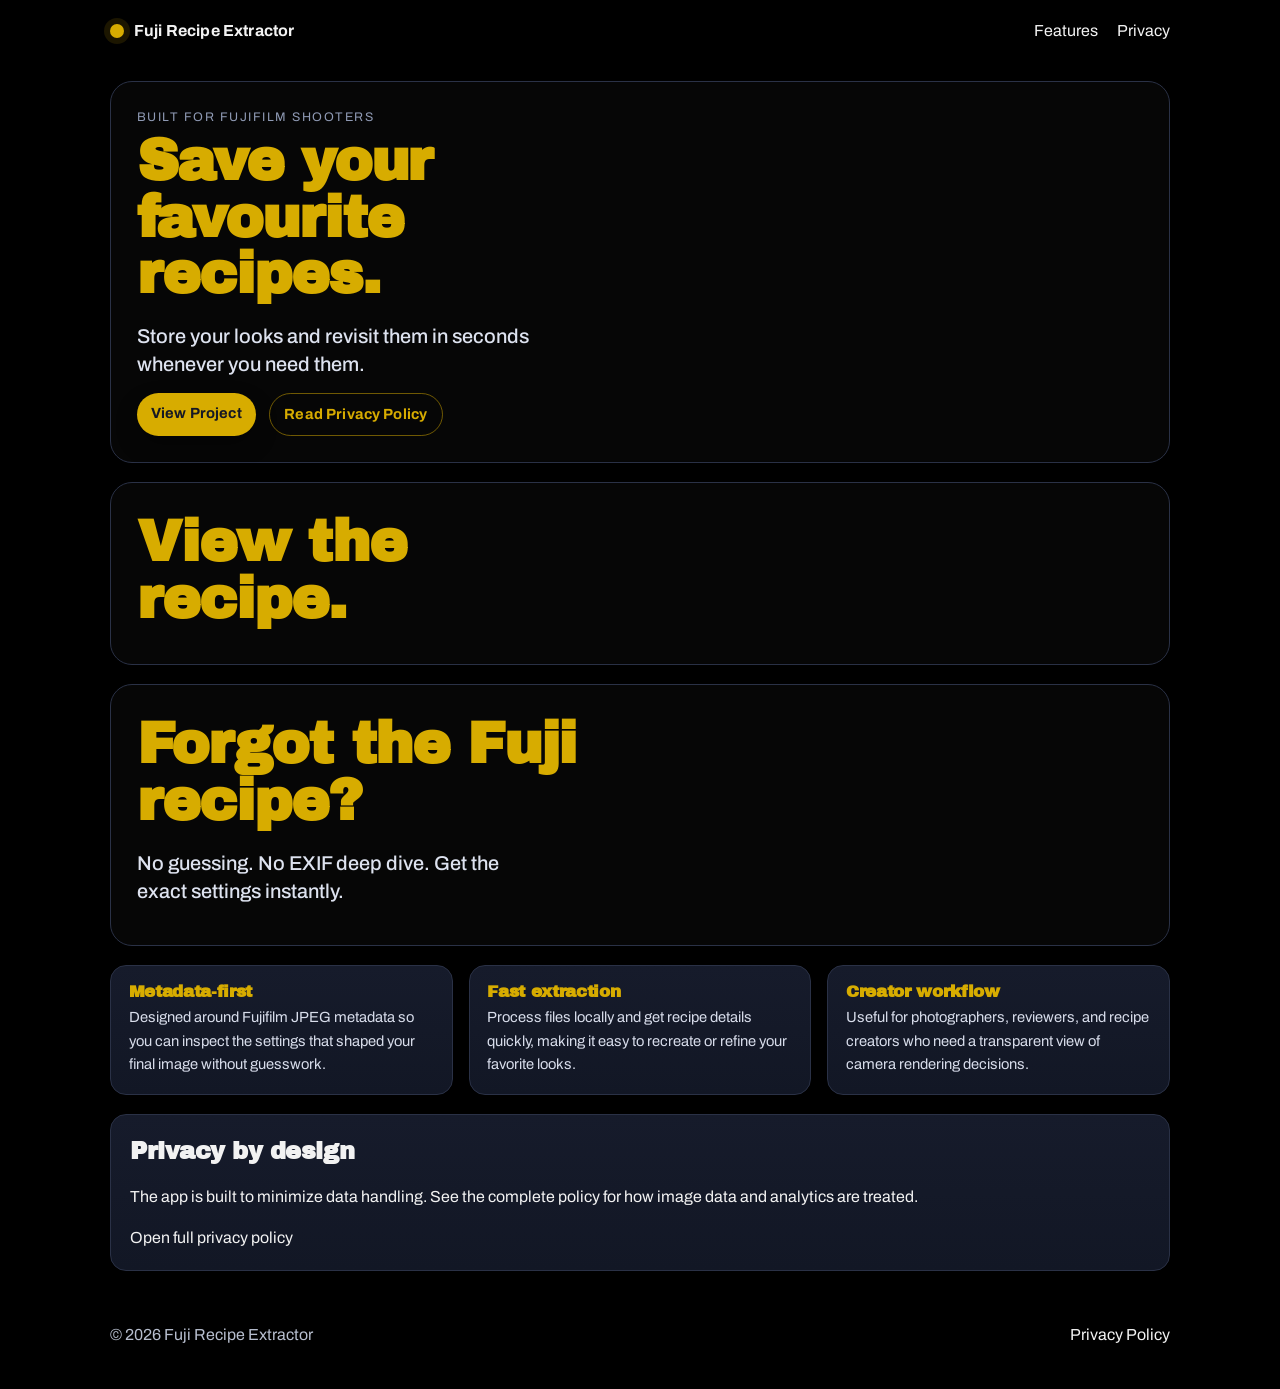
==== index.html @ 5ea7df6e "Website." ====
<!doctype html>
<html lang="en">
  <head>
    <meta charset="UTF-8" />
    <meta name="viewport" content="width=device-width, initial-scale=1.0" />
    <title>Fuji Recipe Extractor</title>
    <meta
      name="description"
      content="Fuji Recipe Extractor reads Fujifilm JPEG metadata and reveals your in-camera recipe settings in seconds."
    />
    <meta property="og:title" content="Fuji Recipe Extractor" />
    <meta
      property="og:description"
      content="Read Fujifilm JPEG metadata and recover your film simulation recipe settings."
    />
    <meta property="og:type" content="website" />
    <meta name="theme-color" content="#000000" />
    <link rel="stylesheet" href="styles.css" />
  </head>
  <body>
    <header class="site-header">
      <div class="brand">
        <span class="brand-dot" aria-hidden="true"></span>
        <span class="brand-name">Fuji Recipe Extractor</span>
      </div>
      <nav class="site-nav">
        <a href="#features">Features</a>
        <a href="privacy-policy.html">Privacy</a>
      </nav>
    </header>

    <main>
      <section class="hero hero-first">
        <p class="eyebrow">Built for Fujifilm shooters</p>
        <h1 class="hero-title">Save your favourite recipes.</h1>
        <p class="hero-copy">Store your looks and revisit them in seconds whenever you need them.</p>
        <div class="hero-actions">
          <a class="btn btn-primary" href="https://github.com" rel="noopener noreferrer">View Project</a>
          <a class="btn btn-secondary" href="privacy-policy.html">Read Privacy Policy</a>
        </div>
      </section>

      <section class="hero hero-second">
        <h2 class="hero-title">View the recipe.</h2>
      </section>

      <section class="hero hero-third">
        <h2 class="hero-title">Forgot the Fuji recipe?</h2>
        <p class="hero-copy">No guessing. No EXIF deep dive. Get the exact settings instantly.</p>
      </section>

      <section id="features" class="feature-grid" aria-label="App features">
        <article class="feature-card">
          <h2>Metadata-first</h2>
          <p>
            Designed around Fujifilm JPEG metadata so you can inspect the settings that shaped your final image without
            guesswork.
          </p>
        </article>
        <article class="feature-card">
          <h2>Fast extraction</h2>
          <p>
            Process files locally and get recipe details quickly, making it easy to recreate or refine your favorite
            looks.
          </p>
        </article>
        <article class="feature-card">
          <h2>Creator workflow</h2>
          <p>
            Useful for photographers, reviewers, and recipe creators who need a transparent view of camera rendering
            decisions.
          </p>
        </article>
      </section>

      <section class="legal-callout">
        <h2>Privacy by design</h2>
        <p>
          The app is built to minimize data handling. See the complete policy for how image data and analytics are
          treated.
        </p>
        <a class="text-link" href="privacy-policy.html">Open full privacy policy</a>
      </section>
    </main>

    <footer class="site-footer">
      <p>© 2026 Fuji Recipe Extractor</p>
      <a href="privacy-policy.html">Privacy Policy</a>
    </footer>
  </body>
</html>
---- styles.css ----
@import url("https://fonts.googleapis.com/css2?family=Archivo:wght@400;500;700&family=Archivo+Black&display=swap");

:root {
  --bg: #000000;
  --bg-soft: #060606;
  --surface: #0b0b0b;
  --ink: #f2f2f2;
  --muted: #b7bece;
  --accent: #d7ac00;
  --line: #2a3146;
  --shadow: 0 24px 40px rgba(0, 0, 0, 0.45);
}

* {
  box-sizing: border-box;
}

html,
body {
  margin: 0;
  padding: 0;
}

body {
  background: var(--bg);
  color: var(--ink);
  font-family: "Archivo", "Avenir Next", "Segoe UI", sans-serif;
  min-height: 100vh;
  line-height: 1.6;
  overflow-x: hidden;
}

.site-header,
main,
.site-footer {
  width: min(1060px, 92vw);
  margin: 0 auto;
}

.site-header {
  display: flex;
  align-items: center;
  justify-content: space-between;
  padding: 1.1rem 0;
}

.brand {
  display: flex;
  align-items: center;
  gap: 0.6rem;
  font-weight: 700;
  color: var(--ink);
}

.brand-dot {
  width: 0.9rem;
  height: 0.9rem;
  border-radius: 999px;
  background: var(--accent);
  box-shadow: 0 0 0 6px rgba(215, 172, 0, 0.13);
}

.brand-name {
  letter-spacing: 0.01em;
}

.site-nav {
  display: flex;
  gap: 1.2rem;
}

.site-nav a,
.site-footer a,
.text-link {
  color: var(--ink);
  text-decoration: none;
  border-bottom: 1px solid transparent;
  transition: border-color 0.2s ease, color 0.2s ease;
}

.site-nav a:hover,
.site-footer a:hover,
.text-link:hover {
  border-color: var(--accent);
  color: var(--accent);
}

.hero {
  margin-top: 1.2rem;
  padding: clamp(1rem, 3vw, 1.6rem);
  background: var(--bg-soft);
  border: 1px solid var(--line);
  border-radius: 22px;
  box-shadow: var(--shadow);
  animation: rise 500ms ease-out;
}

.eyebrow {
  text-transform: uppercase;
  letter-spacing: 0.12em;
  color: #8f9ab4;
  font-size: 0.78rem;
  margin: 0;
}

h1,
h2 {
  font-family: "Archivo Black", "Archivo", "Avenir Next", sans-serif;
  line-height: 0.98;
  letter-spacing: -0.02em;
  margin-top: 0.35rem;
}

h1 {
  font-size: clamp(2rem, 6vw, 4.2rem);
  max-width: 11ch;
  margin-bottom: 1rem;
}

.hero-title {
  color: var(--accent);
  font-size: clamp(1.7rem, 5.8vw, 3.6rem);
  margin: 0.35rem 0 0.7rem;
  max-width: 12ch;
}

.hero-copy {
  max-width: 36ch;
  color: #dde2ef;
  font-size: clamp(0.95rem, 2.1vw, 1.25rem);
  line-height: 1.4;
  margin-bottom: 0.9rem;
  font-weight: 500;
}

.hero-actions {
  display: flex;
  gap: 0.8rem;
  flex-wrap: wrap;
}

.btn {
  display: inline-block;
  padding: 0.56rem 0.9rem;
  border-radius: 999px;
  font-weight: 700;
  font-size: 0.92rem;
  letter-spacing: 0.01em;
  text-decoration: none;
  transition: transform 0.15s ease, box-shadow 0.15s ease;
}

.btn:hover {
  transform: translateY(-1px);
}

.btn-primary {
  background: var(--accent);
  color: #151824;
  box-shadow: 0 10px 22px rgba(0, 0, 0, 0.32);
}

.btn-secondary {
  background: transparent;
  color: var(--accent);
  border: 1px solid rgba(215, 172, 0, 0.5);
}

.feature-grid {
  display: grid;
  grid-template-columns: repeat(3, minmax(0, 1fr));
  gap: 1rem;
  margin: 1.2rem 0;
}

.feature-card {
  background: linear-gradient(180deg, #161b2b, #121725);
  border: 1px solid var(--line);
  border-radius: 16px;
  padding: 1.1rem;
  box-shadow: 0 4px 16px rgba(0, 0, 0, 0.2);
  animation: rise 680ms ease-out;
}

.feature-card h2 {
  margin: 0 0 0.35rem;
  font-size: 1.05rem;
  color: var(--accent);
}

.feature-card p {
  margin: 0;
  color: #d8ddeb;
  font-size: 0.92rem;
}

.legal-callout,
.legal-page section {
  background: linear-gradient(180deg, #161b2b, #121725);
  border: 1px solid var(--line);
  border-radius: 16px;
  padding: 1.2rem;
}

.legal-callout {
  margin-bottom: 1.2rem;
}

.legal-page {
  padding-top: 0.9rem;
  padding-bottom: 1.5rem;
}

.legal-page h1 {
  font-size: clamp(1.4rem, 3.2vw, 2.2rem);
  margin-bottom: 0.4rem;
}

.effective-date {
  margin-top: 0;
  margin-bottom: 1.2rem;
  color: var(--muted);
}

.legal-page section {
  margin-bottom: 0.8rem;
}

.legal-page h2 {
  font-size: 1.05rem;
  margin: 0 0 0.4rem;
}

.legal-page p {
  margin: 0.4rem 0;
  font-size: 0.94rem;
}

.site-footer {
  display: flex;
  justify-content: space-between;
  align-items: center;
  padding: 1rem 0 1.6rem;
  color: var(--muted);
}

.legal-page a {
  color: var(--accent);
}

.privacy-plain {
  background: #000;
  color: var(--ink);
}

.privacy-plain main {
  width: min(760px, 92vw);
  margin: 0 auto;
  padding: 1.6rem 0 2rem;
}

.privacy-plain .eyebrow {
  color: var(--accent);
}

.privacy-plain h1,
.privacy-plain h2 {
  color: var(--accent);
}

.privacy-plain h1 {
  font-size: clamp(1.45rem, 3.2vw, 2.2rem);
  margin: 0.3rem 0 0.55rem;
}

.privacy-plain h2 {
  font-size: 1rem;
  margin: 1.2rem 0 0.35rem;
}

.privacy-plain p,
.privacy-plain li {
  font-size: 0.94rem;
  color: #d8ddeb;
}

.privacy-plain section {
  border: 0;
  background: transparent;
  border-radius: 0;
  padding: 0;
  margin: 0;
}

.privacy-plain a {
  color: var(--accent);
}

@keyframes rise {
  from {
    transform: translateY(8px);
    opacity: 0;
  }
  to {
    transform: translateY(0);
    opacity: 1;
  }
}

@media (max-width: 860px) {
  .feature-grid {
    grid-template-columns: 1fr;
  }

  .hero {
    border-radius: 18px;
  }

  .site-header {
    flex-direction: column;
    gap: 0.7rem;
    align-items: flex-start;
  }

  .site-footer {
    flex-direction: column;
    align-items: flex-start;
    gap: 0.5rem;
  }
}
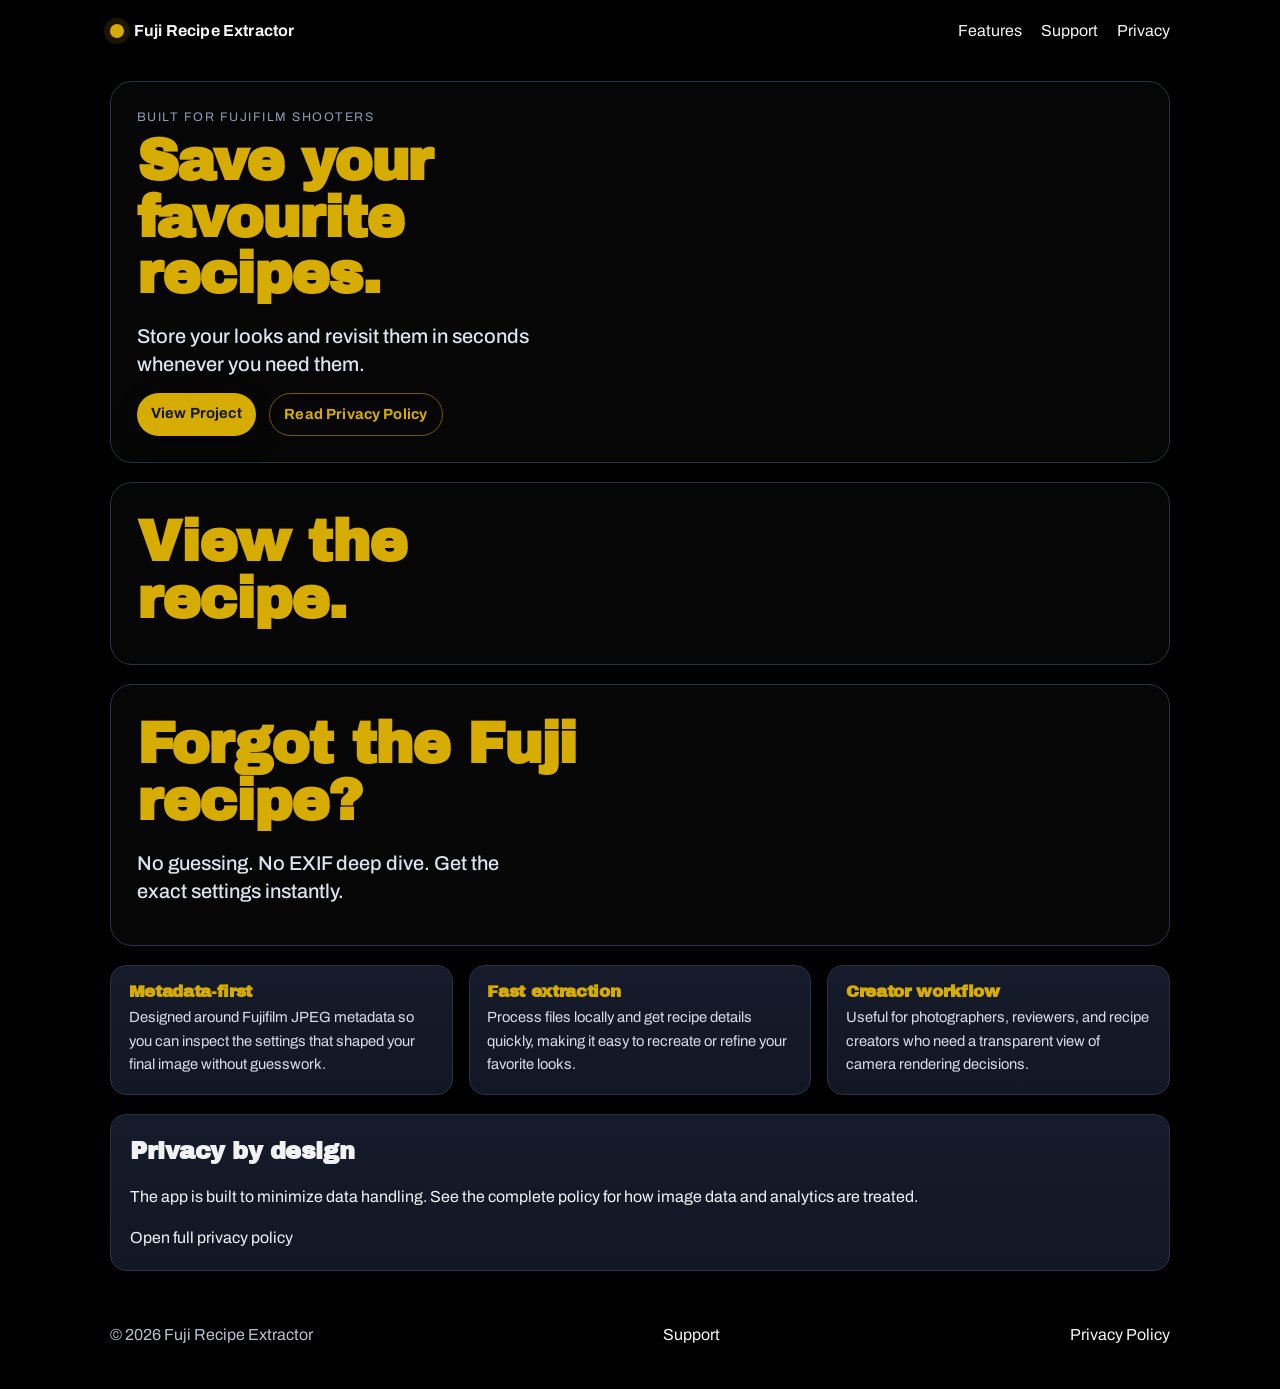
==== commit 28230a79: "Support page." ====
--- a/index.html
+++ b/index.html
@@ -25,6 +25,7 @@
       </div>
       <nav class="site-nav">
         <a href="#features">Features</a>
+        <a href="support.html">Support</a>
         <a href="privacy-policy.html">Privacy</a>
       </nav>
     </header>
@@ -85,6 +86,7 @@
 
     <footer class="site-footer">
       <p>© 2026 Fuji Recipe Extractor</p>
+      <a href="support.html">Support</a>
       <a href="privacy-policy.html">Privacy Policy</a>
     </footer>
   </body>
